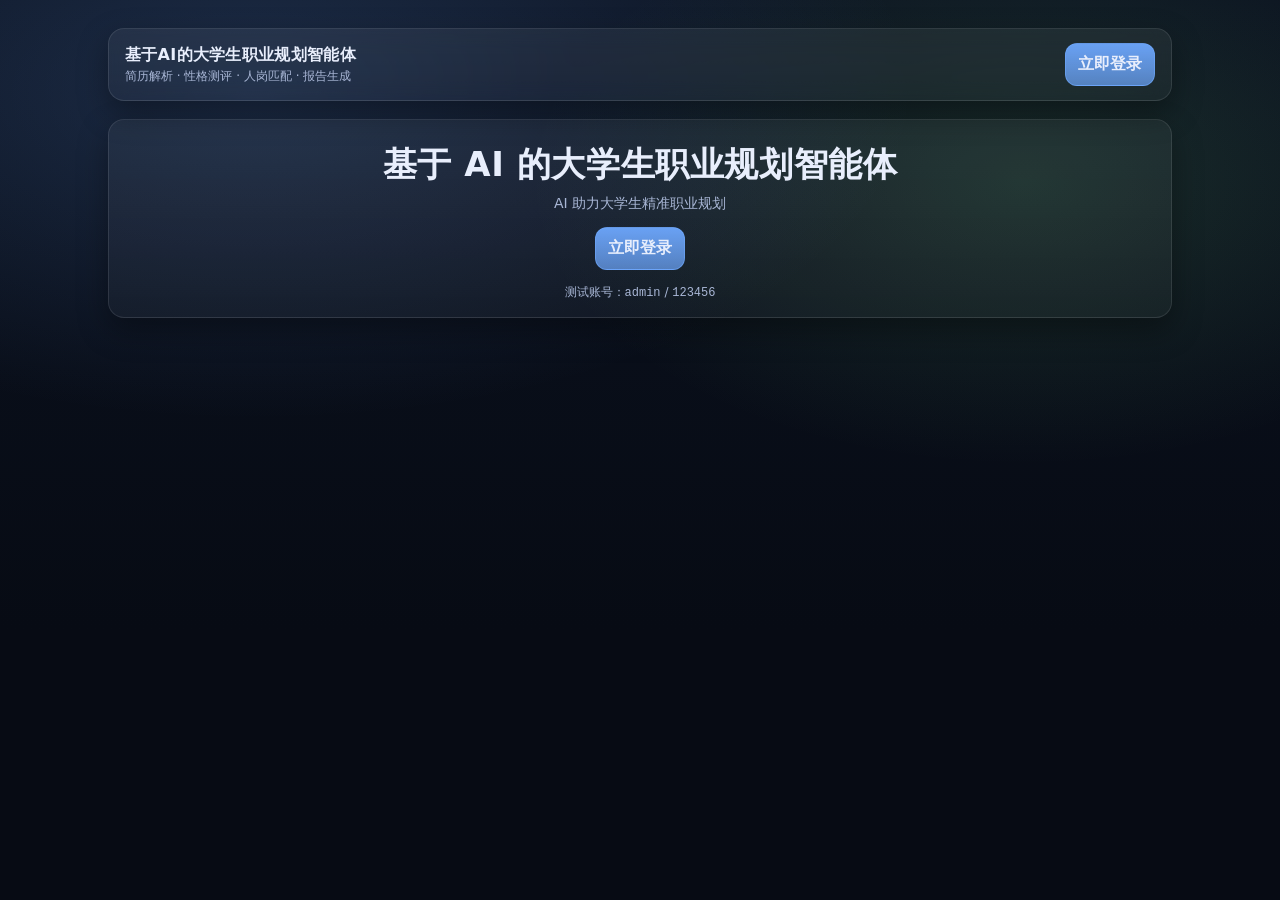
==== index.html @ 09605bc5 "Initial commit: CareerAid AI project" ====
<!doctype html>
<html lang="zh-CN">
  <head>
    <meta charset="utf-8" />
    <meta name="viewport" content="width=device-width, initial-scale=1" />
    <title>基于AI的大学生职业规划智能体</title>
    <link rel="stylesheet" href="static/style.css" />
  </head>
  <body>
    <div class="container">
      <div class="topbar">
        <div class="brand">
          <div class="title">基于AI的大学生职业规划智能体</div>
          <div class="subtitle">简历解析 · 性格测评 · 人岗匹配 · 报告生成</div>
        </div>
        <div class="nav"></div>
      </div>

      <div class="card" style="margin-top:18px; text-align:center">
        <div style="font-size:34px;font-weight:900;letter-spacing:.6px;line-height:1.2;margin:8px 0 10px">
          基于 AI 的大学生职业规划智能体
        </div>
        <div class="hint" style="font-size:14px;margin-bottom:14px">
          AI 助力大学生精准职业规划
        </div>
        <div style="display:flex;justify-content:center;gap:10px;flex-wrap:wrap">
          <a class="btn primary" href="login.html">立即登录</a>
        </div>
        <div class="footer-note" style="margin-top:14px">
          测试账号：<span class="mono">admin</span> / <span class="mono">123456</span>
        </div>
      </div>
    </div>

    <script src="static/app.js"></script>
    <script>
      CareerAid.mountTopbar("home");
    </script>
  </body>
</html>
---- static/style.css ----
/* 基础布局 */
:root{
  --bg:#0b1220;
  --panel:#0f1b33;
  --panel2:#101f3d;
  --text:#e8eefc;
  --muted:#a9b7d6;
  --primary:#6ea8fe;
  --primary2:#7ee787;
  --danger:#ff6b6b;
  --border:rgba(255,255,255,.10);
  --shadow:0 12px 30px rgba(0,0,0,.35);
  --radius:16px;
}
*{box-sizing:border-box}
html,body{height:100%}
body{
  margin:0;
  font-family: ui-sans-serif, system-ui, -apple-system, "Segoe UI", Roboto, Helvetica, Arial, "Microsoft YaHei", sans-serif;
  background: radial-gradient(1200px 600px at 20% 10%, rgba(110,168,254,.18), transparent 55%),
              radial-gradient(900px 520px at 80% 20%, rgba(126,231,135,.14), transparent 55%),
              linear-gradient(180deg, var(--bg), #070b14 70%);
  color:var(--text);
}
a{color:inherit;text-decoration:none}

.container{max-width:1100px;margin:0 auto;padding:28px 18px 48px}
.topbar{
  display:flex;align-items:center;justify-content:space-between;gap:14px;
  padding:14px 16px;border:1px solid var(--border);
  background:linear-gradient(180deg, rgba(255,255,255,.06), rgba(255,255,255,.03));
  border-radius:var(--radius);
  box-shadow:var(--shadow);
  position:sticky;top:14px;backdrop-filter: blur(10px);
}
.brand{
  display:flex;flex-direction:column;gap:2px;
}
.brand .title{font-weight:800;letter-spacing:.3px}
.brand .subtitle{color:var(--muted);font-size:12px}
.nav{
  display:flex;flex-wrap:wrap;gap:10px;justify-content:flex-end
}
.btn{
  border:1px solid var(--border);
  background:rgba(255,255,255,.06);
  color:var(--text);
  padding:10px 12px;border-radius:12px;
  cursor:pointer;
  transition:transform .06s ease, background .15s ease, border-color .15s ease;
  font-weight:650;
}
.btn:hover{background:rgba(255,255,255,.10);border-color:rgba(110,168,254,.45)}
.btn:active{transform:translateY(1px)}
.btn.primary{
  background:linear-gradient(180deg, rgba(110,168,254,.95), rgba(110,168,254,.70));
  border-color:rgba(110,168,254,.6);
}
.btn.success{
  background:linear-gradient(180deg, rgba(126,231,135,.95), rgba(126,231,135,.65));
  border-color:rgba(126,231,135,.55);
}
.btn.danger{
  background:rgba(255,107,107,.12);
  border-color:rgba(255,107,107,.35);
}

.grid{display:grid;grid-template-columns: 1.2fr .8fr;gap:16px;margin-top:18px}
@media (max-width: 900px){.grid{grid-template-columns:1fr}}

.card{
  border:1px solid var(--border);
  background:linear-gradient(180deg, rgba(255,255,255,.05), rgba(255,255,255,.03));
  border-radius:var(--radius);
  box-shadow:var(--shadow);
  padding:16px;
}
.card h2{margin:0 0 10px;font-size:16px}
.card p{margin:8px 0;color:var(--muted);line-height:1.6}

.form{
  display:grid;gap:10px
}
label{font-size:13px;color:var(--muted)}
input, textarea, select{
  width:100%;
  border:1px solid var(--border);
  background:rgba(0,0,0,.18);
  color:var(--text);
  padding:10px 12px;
  border-radius:12px;
  outline:none;
}
textarea{min-height:120px;resize:vertical}
.row{display:grid;grid-template-columns:1fr 1fr;gap:10px}
@media (max-width: 700px){.row{grid-template-columns:1fr}}

.hint{font-size:12px;color:var(--muted)}
.mono{font-family: ui-monospace, SFMono-Regular, Menlo, Monaco, Consolas, "Liberation Mono", "Courier New", monospace}
.badge{
  display:inline-flex;align-items:center;gap:6px;
  border:1px solid var(--border);
  padding:6px 10px;border-radius:999px;
  background:rgba(255,255,255,.06);
  color:var(--muted);
  font-size:12px;
}
.list{display:grid;gap:10px}
.item{
  border:1px solid var(--border);
  border-radius:14px;
  background:rgba(255,255,255,.04);
  padding:12px;
}
.item .meta{display:flex;gap:10px;flex-wrap:wrap;color:var(--muted);font-size:12px}
.item .title{font-weight:800;margin-bottom:6px}
.score{
  font-weight:900;
  color:var(--text);
}
.score.good{color:var(--primary2)}
.score.mid{color:var(--primary)}
.score.bad{color:var(--danger)}
.hr{height:1px;background:var(--border);margin:12px 0}

.chat{
  display:grid;gap:10px
}
.bubble{
  border:1px solid var(--border);
  background:rgba(255,255,255,.05);
  border-radius:16px;
  padding:12px 12px;
}
.bubble.user{border-color:rgba(110,168,254,.35);background:rgba(110,168,254,.10)}
.bubble.ai{border-color:rgba(126,231,135,.25);background:rgba(126,231,135,.08)}
.bubble .who{font-size:12px;color:var(--muted);margin-bottom:6px}
.bubble pre{
  margin:0;
  white-space:pre-wrap;
  word-break:break-word;
  line-height:1.6;
}

.footer-note{margin-top:16px;color:var(--muted);font-size:12px}
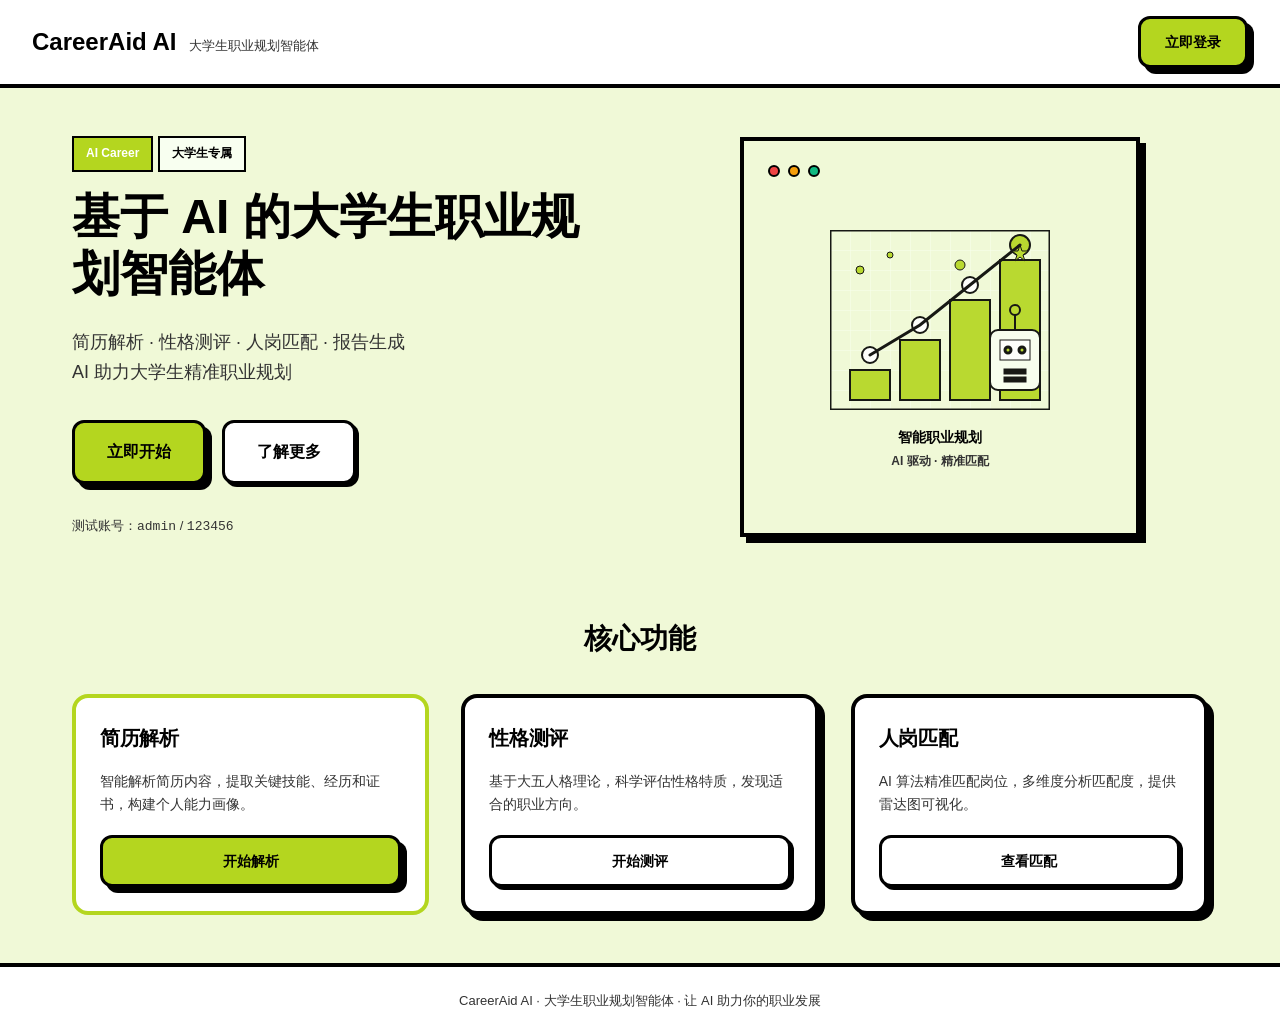
==== commit 25ac1139: "增加了博弈算法 岗位画像" ====
--- a/index.html
+++ b/index.html
@@ -5,37 +5,261 @@
     <meta name="viewport" content="width=device-width, initial-scale=1" />
     <title>基于AI的大学生职业规划智能体</title>
     <link rel="stylesheet" href="static/style.css" />
+    <style>
+      /* 首页独立样式 - 无侧边栏 */
+      .landing-page {
+        min-height: 100vh;
+        display: flex;
+        flex-direction: column;
+      }
+      
+      .landing-header {
+        background: #ffffff;
+        border-bottom: var(--border-width-thick) solid var(--border);
+        padding: 16px 32px;
+        display: flex;
+        justify-content: space-between;
+        align-items: center;
+      }
+      
+      .landing-logo {
+        font-size: 24px;
+        font-weight: 800;
+        color: var(--text);
+      }
+      
+      .landing-tagline {
+        font-size: 13px;
+        color: var(--text-muted);
+        margin-left: 8px;
+      }
+      
+      .landing-nav {
+        display: flex;
+        gap: 16px;
+        align-items: center;
+      }
+      
+      .landing-main {
+        flex: 1;
+        padding: 48px 32px;
+        max-width: 1200px;
+        margin: 0 auto;
+        width: 100%;
+      }
+      
+      .landing-hero {
+        display: grid;
+        grid-template-columns: 1fr 1fr;
+        gap: 64px;
+        align-items: center;
+        margin-bottom: 80px;
+      }
+      
+      @media (max-width: 900px) {
+        .landing-hero {
+          grid-template-columns: 1fr;
+          gap: 48px;
+        }
+      }
+      
+      .landing-hero-content h1 {
+        font-size: 48px;
+        font-weight: 800;
+        line-height: 1.2;
+        margin-bottom: 24px;
+        color: var(--text);
+      }
+      
+      @media (max-width: 600px) {
+        .landing-hero-content h1 {
+          font-size: 32px;
+        }
+      }
+      
+      .landing-hero-content p {
+        font-size: 18px;
+        color: var(--text-muted);
+        line-height: 1.7;
+        margin-bottom: 32px;
+      }
+      
+      .landing-hero-actions {
+        display: flex;
+        gap: 16px;
+        flex-wrap: wrap;
+      }
+      
+      .landing-hero-visual {
+        display: flex;
+        justify-content: center;
+        align-items: center;
+      }
+      
+      .landing-features {
+        display: grid;
+        grid-template-columns: repeat(3, 1fr);
+        gap: 32px;
+      }
+      
+      @media (max-width: 900px) {
+        .landing-features {
+          grid-template-columns: 1fr;
+        }
+      }
+      
+      .landing-footer {
+        background: #ffffff;
+        border-top: var(--border-width-thick) solid var(--border);
+        padding: 24px 32px;
+        text-align: center;
+        color: var(--text-muted);
+        font-size: 13px;
+      }
+    </style>
   </head>
   <body>
-    <div class="container">
-      <div class="topbar">
-        <div class="brand">
-          <div class="title">基于AI的大学生职业规划智能体</div>
-          <div class="subtitle">简历解析 · 性格测评 · 人岗匹配 · 报告生成</div>
+    <div class="landing-page">
+      <!-- 顶部导航 -->
+      <header class="landing-header">
+        <div>
+          <span class="landing-logo">CareerAid AI</span>
+          <span class="landing-tagline">大学生职业规划智能体</span>
         </div>
-        <div class="nav"></div>
-      </div>
-
-      <div class="card" style="margin-top:18px; text-align:center">
-        <div style="font-size:34px;font-weight:900;letter-spacing:.6px;line-height:1.2;margin:8px 0 10px">
-          基于 AI 的大学生职业规划智能体
+        <div class="landing-nav">
+          <a href="login.html" class="btn btn-primary">立即登录</a>
         </div>
-        <div class="hint" style="font-size:14px;margin-bottom:14px">
-          AI 助力大学生精准职业规划
-        </div>
-        <div style="display:flex;justify-content:center;gap:10px;flex-wrap:wrap">
-          <a class="btn primary" href="login.html">立即登录</a>
-        </div>
-        <div class="footer-note" style="margin-top:14px">
-          测试账号：<span class="mono">admin</span> / <span class="mono">123456</span>
-        </div>
-      </div>
+      </header>
+
+      <!-- 主内容 -->
+      <main class="landing-main">
+        <!-- Hero 区域 -->
+        <section class="landing-hero">
+          <div class="landing-hero-content">
+            <div style="margin-bottom: 16px;">
+              <span class="badge badge-primary">AI Career</span>
+              <span class="badge badge-secondary">大学生专属</span>
+            </div>
+            
+            <h1>基于 AI 的大学生职业规划智能体</h1>
+            <p>简历解析 · 性格测评 · 人岗匹配 · 报告生成<br>AI 助力大学生精准职业规划</p>
+            
+            <div class="landing-hero-actions">
+              <a class="btn btn-lg btn-primary" href="login.html">立即开始</a>
+              <a class="btn btn-lg" href="login.html">了解更多</a>
+            </div>
+            
+            <div class="footer-note" style="margin-top: 32px; font-size: 13px; color: var(--text-muted);">
+              测试账号：<span class="mono">admin</span> / <span class="mono">123456</span>
+            </div>
+          </div>
+          
+          <div class="landing-hero-visual">
+            <div class="hero-card-visual" style="width: 100%; max-width: 400px;">
+              <div class="card-header-bar">
+                <div class="card-dot red"></div>
+                <div class="card-dot yellow"></div>
+                <div class="card-dot green"></div>
+              </div>
+              <div style="flex:1;display:flex;flex-direction:column;justify-content:center;align-items:center;gap:16px; padding: 32px;">
+                <!-- 独特插画 - 职业阶梯与AI -->
+                <svg width="220" height="180" viewBox="0 0 220 180" class="illustration" style="opacity: 0.9;">
+                  <!-- 背景网格 -->
+                  <defs>
+                    <pattern id="grid" width="20" height="20" patternUnits="userSpaceOnUse">
+                      <path d="M 20 0 L 0 0 0 20" fill="none" stroke="var(--primary-light)" stroke-width="1"/>
+                    </pattern>
+                  </defs>
+                  <rect width="220" height="180" fill="url(#grid)"/>
+                  
+                  <!-- 职业阶梯 - 统一主色调 -->
+                  <rect x="20" y="140" width="40" height="30" fill="var(--primary)" stroke="#000" stroke-width="2"/>
+                  <rect x="70" y="110" width="40" height="60" fill="var(--primary)" stroke="#000" stroke-width="2"/>
+                  <rect x="120" y="70" width="40" height="100" fill="var(--primary)" stroke="#000" stroke-width="2"/>
+                  <rect x="170" y="30" width="40" height="140" fill="var(--primary)" stroke="#000" stroke-width="2"/>
+                  
+                  <!-- 阶梯上的节点 -->
+                  <circle cx="40" cy="125" r="8" fill="#fff" stroke="#000" stroke-width="2"/>
+                  <circle cx="90" cy="95" r="8" fill="#fff" stroke="#000" stroke-width="2"/>
+                  <circle cx="140" cy="55" r="8" fill="#fff" stroke="#000" stroke-width="2"/>
+                  <circle cx="190" cy="15" r="10" fill="var(--primary)" stroke="#000" stroke-width="2"/>
+                  
+                  <!-- 上升路径 -->
+                  <polyline points="40,125 90,95 140,55 190,15" stroke="#000" stroke-width="3" fill="none" stroke-linecap="round"/>
+                  
+                  <!-- AI机器人 -->
+                  <rect x="160" y="100" width="50" height="60" rx="8" fill="var(--primary-light)" stroke="#000" stroke-width="2"/>
+                  <rect x="170" y="110" width="30" height="20" fill="#fff" stroke="#000" stroke-width="1"/>
+                  <circle cx="178" cy="120" r="3" fill="var(--primary)"/>
+                  <circle cx="192" cy="120" r="3" fill="var(--primary)"/>
+                  <rect x="175" y="140" width="20" height="3" fill="#000"/>
+                  <rect x="175" y="148" width="20" height="3" fill="#000"/>
+                  <!-- 天线 -->
+                  <line x1="185" y1="100" x2="185" y2="85" stroke="#000" stroke-width="2"/>
+                  <circle cx="185" cy="80" r="5" fill="var(--primary)" stroke="#000" stroke-width="2"/>
+                  
+                  <!-- 星星/目标 -->
+                  <polygon points="190,15 192,21 198,21 193,25 195,31 190,27 185,31 187,25 182,21 188,21" 
+                           fill="var(--primary)" stroke="#000" stroke-width="1"/>
+                  
+                  <!-- 装饰元素 - 数据点 -->
+                  <circle cx="30" cy="40" r="4" fill="var(--primary)" stroke="#000" stroke-width="1"/>
+                  <circle cx="60" cy="25" r="3" fill="var(--primary)" stroke="#000" stroke-width="1"/>
+                  <circle cx="130" cy="35" r="5" fill="var(--primary)" stroke="#000" stroke-width="1"/>
+                </svg>
+                <div style="text-align:center">
+                  <div style="font-size:14px;font-weight:800;color:var(--text)">智能职业规划</div>
+                  <div style="font-size:12px;color:var(--text-muted);margin-top:4px;font-weight:600">AI 驱动 · 精准匹配</div>
+                </div>
+              </div>
+            </div>
+          </div>
+        </section>
+
+        <!-- 功能卡片 -->
+        <section>
+          <h2 style="font-size: 28px; font-weight: 700; margin-bottom: 32px; text-align: center;">核心功能</h2>
+          <div class="landing-features">
+            <div class="card card-featured">
+              <div class="card-header" style="border-bottom:none;padding-bottom:0;margin-bottom:16px">
+                <h3 class="card-title">简历解析</h3>
+              </div>
+              <p class="text-muted" style="font-size:14px;line-height:1.6">智能解析简历内容，提取关键技能、经历和证书，构建个人能力画像。</p>
+              <a href="login.html" class="btn btn-primary" style="margin-top:20px;width:100%">开始解析</a>
+            </div>
+            
+            <div class="card">
+              <div class="card-header" style="border-bottom:none;padding-bottom:0;margin-bottom:16px">
+                <h3 class="card-title">性格测评</h3>
+              </div>
+              <p class="text-muted" style="font-size:14px;line-height:1.6">基于大五人格理论，科学评估性格特质，发现适合的职业方向。</p>
+              <a href="login.html" class="btn" style="margin-top:20px;width:100%">开始测评</a>
+            </div>
+            
+            <div class="card">
+              <div class="card-header" style="border-bottom:none;padding-bottom:0;margin-bottom:16px">
+                <h3 class="card-title">人岗匹配</h3>
+              </div>
+              <p class="text-muted" style="font-size:14px;line-height:1.6">AI 算法精准匹配岗位，多维度分析匹配度，提供雷达图可视化。</p>
+              <a href="login.html" class="btn" style="margin-top:20px;width:100%">查看匹配</a>
+            </div>
+          </div>
+        </section>
+      </main>
+
+      <!-- 底部 -->
+      <footer class="landing-footer">
+        <p>CareerAid AI · 大学生职业规划智能体 · 让 AI 助力你的职业发展</p>
+      </footer>
     </div>
 
     <script src="static/app.js"></script>
     <script>
-      CareerAid.mountTopbar("home");
+      // 如果已登录，跳转到聊天页面
+      const token = CareerAid.getToken();
+      if (token) {
+        window.location.href = 'chat.html';
+      }
     </script>
   </body>
 </html>
-
--- a/static/style.css
+++ b/static/style.css
@@ -1,145 +1,1433 @@
-/* 基础布局 */
-:root{
-  --bg:#0b1220;
-  --panel:#0f1b33;
-  --panel2:#101f3d;
-  --text:#e8eefc;
-  --muted:#a9b7d6;
-  --primary:#6ea8fe;
-  --primary2:#7ee787;
-  --danger:#ff6b6b;
-  --border:rgba(255,255,255,.10);
-  --shadow:0 12px 30px rgba(0,0,0,.35);
-  --radius:16px;
-}
-*{box-sizing:border-box}
-html,body{height:100%}
-body{
-  margin:0;
-  font-family: ui-sans-serif, system-ui, -apple-system, "Segoe UI", Roboto, Helvetica, Arial, "Microsoft YaHei", sans-serif;
-  background: radial-gradient(1200px 600px at 20% 10%, rgba(110,168,254,.18), transparent 55%),
-              radial-gradient(900px 520px at 80% 20%, rgba(126,231,135,.14), transparent 55%),
-              linear-gradient(180deg, var(--bg), #070b14 70%);
-  color:var(--text);
-}
-a{color:inherit;text-decoration:none}
+/* ============================================
+   Neo-Brutalism Design System
+   新粗野主义：嫩芽绿色+黑白配色、粗黑边框、圆角矩形
+   ============================================ */
 
-.container{max-width:1100px;margin:0 auto;padding:28px 18px 48px}
-.topbar{
-  display:flex;align-items:center;justify-content:space-between;gap:14px;
-  padding:14px 16px;border:1px solid var(--border);
-  background:linear-gradient(180deg, rgba(255,255,255,.06), rgba(255,255,255,.03));
-  border-radius:var(--radius);
-  box-shadow:var(--shadow);
-  position:sticky;top:14px;backdrop-filter: blur(10px);
-}
-.brand{
-  display:flex;flex-direction:column;gap:2px;
-}
-.brand .title{font-weight:800;letter-spacing:.3px}
-.brand .subtitle{color:var(--muted);font-size:12px}
-.nav{
-  display:flex;flex-wrap:wrap;gap:10px;justify-content:flex-end
-}
-.btn{
-  border:1px solid var(--border);
-  background:rgba(255,255,255,.06);
-  color:var(--text);
-  padding:10px 12px;border-radius:12px;
-  cursor:pointer;
-  transition:transform .06s ease, background .15s ease, border-color .15s ease;
-  font-weight:650;
-}
-.btn:hover{background:rgba(255,255,255,.10);border-color:rgba(110,168,254,.45)}
-.btn:active{transform:translateY(1px)}
-.btn.primary{
-  background:linear-gradient(180deg, rgba(110,168,254,.95), rgba(110,168,254,.70));
-  border-color:rgba(110,168,254,.6);
-}
-.btn.success{
-  background:linear-gradient(180deg, rgba(126,231,135,.95), rgba(126,231,135,.65));
-  border-color:rgba(126,231,135,.55);
-}
-.btn.danger{
-  background:rgba(255,107,107,.12);
-  border-color:rgba(255,107,107,.35);
-}
-
-.grid{display:grid;grid-template-columns: 1.2fr .8fr;gap:16px;margin-top:18px}
-@media (max-width: 900px){.grid{grid-template-columns:1fr}}
-
-.card{
-  border:1px solid var(--border);
-  background:linear-gradient(180deg, rgba(255,255,255,.05), rgba(255,255,255,.03));
-  border-radius:var(--radius);
-  box-shadow:var(--shadow);
-  padding:16px;
-}
-.card h2{margin:0 0 10px;font-size:16px}
-.card p{margin:8px 0;color:var(--muted);line-height:1.6}
-
-.form{
-  display:grid;gap:10px
-}
-label{font-size:13px;color:var(--muted)}
-input, textarea, select{
-  width:100%;
-  border:1px solid var(--border);
-  background:rgba(0,0,0,.18);
-  color:var(--text);
-  padding:10px 12px;
-  border-radius:12px;
-  outline:none;
-}
-textarea{min-height:120px;resize:vertical}
-.row{display:grid;grid-template-columns:1fr 1fr;gap:10px}
-@media (max-width: 700px){.row{grid-template-columns:1fr}}
-
-.hint{font-size:12px;color:var(--muted)}
-.mono{font-family: ui-monospace, SFMono-Regular, Menlo, Monaco, Consolas, "Liberation Mono", "Courier New", monospace}
-.badge{
-  display:inline-flex;align-items:center;gap:6px;
-  border:1px solid var(--border);
-  padding:6px 10px;border-radius:999px;
-  background:rgba(255,255,255,.06);
-  color:var(--muted);
-  font-size:12px;
-}
-.list{display:grid;gap:10px}
-.item{
-  border:1px solid var(--border);
-  border-radius:14px;
-  background:rgba(255,255,255,.04);
-  padding:12px;
-}
-.item .meta{display:flex;gap:10px;flex-wrap:wrap;color:var(--muted);font-size:12px}
-.item .title{font-weight:800;margin-bottom:6px}
-.score{
-  font-weight:900;
-  color:var(--text);
-}
-.score.good{color:var(--primary2)}
-.score.mid{color:var(--primary)}
-.score.bad{color:var(--danger)}
-.hr{height:1px;background:var(--border);margin:12px 0}
-
-.chat{
-  display:grid;gap:10px
-}
-.bubble{
-  border:1px solid var(--border);
-  background:rgba(255,255,255,.05);
-  border-radius:16px;
-  padding:12px 12px;
-}
-.bubble.user{border-color:rgba(110,168,254,.35);background:rgba(110,168,254,.10)}
-.bubble.ai{border-color:rgba(126,231,135,.25);background:rgba(126,231,135,.08)}
-.bubble .who{font-size:12px;color:var(--muted);margin-bottom:6px}
-.bubble pre{
-  margin:0;
-  white-space:pre-wrap;
-  word-break:break-word;
-  line-height:1.6;
-}
-
-.footer-note{margin-top:16px;color:var(--muted);font-size:12px}
+   :root {
+    /* 核心配色 - 黄绿色主题 */
+    --bg: #f0f9d7;
+    --bg-secondary: #f8fff0;
+    --text: #000000;
+    --text-muted: #333333;
+    --text-light: #666666;
+    
+    /* 黄绿色主色调 */
+    --primary: #b4d61f;
+    --primary-dark: #92b31a;
+    --primary-light: #f8fff0;
+    
+    /* 强调色 */
+    --accent: #b4d61f;
+    --accent-dark: #92b31a;
+    --accent-light: #f8fff0;
+    
+    /* 边框 - 粗黑边框 */
+    --border: #000000;
+    --border-width: 3px;
+    --border-width-thick: 4px;
+    
+    /* 圆角 - 粗野主义圆角 */
+    --radius-sm: 8px;
+    --radius-md: 12px;
+    --radius-lg: 16px;
+    --radius-xl: 20px;
+    
+    /* 阴影 - 粗野主义偏移阴影 */
+    --shadow: 6px 6px 0px #000000;
+    --shadow-sm: 3px 3px 0px #000000;
+    --shadow-primary: 6px 6px 0px var(--primary-dark);
+    
+    /* 尺寸 */
+    --sidebar-width: 280px;
+    --header-height: 70px;
+  }
+  
+  * {
+    box-sizing: border-box;
+    margin: 0;
+    padding: 0;
+  }
+  
+  html, body {
+    height: 100%;
+    font-family: "Inter", "SF Pro Display", -apple-system, BlinkMacSystemFont, "Segoe UI", Roboto, "Helvetica Neue", Arial, "Noto Sans SC", "PingFang SC", "Microsoft YaHei", sans-serif;
+    background: var(--bg);
+    color: var(--text);
+    line-height: 1.6;
+  }
+  
+  /* 新粗野主义背景 */
+  body {
+    background: var(--bg);
+    position: relative;
+    margin: 0;
+    padding: 0;
+    min-height: 100vh;
+  }
+  
+  body::before {
+    content: "";
+    position: fixed;
+    top: 0;
+    left: 0;
+    right: 0;
+    bottom: 0;
+    background-image: 
+      linear-gradient(90deg, rgba(0, 0, 0, 0.02) 1px, transparent 1px),
+      linear-gradient(rgba(0, 0, 0, 0.02) 1px, transparent 1px);
+    background-size: 40px 40px;
+    pointer-events: none;
+    z-index: -1;
+  }
+  
+  /* ============================================
+     布局系统 - 侧边栏 + 非对称主内容区
+     ============================================ */
+  
+  .app-layout {
+    display: flex;
+    min-height: 100vh;
+  }
+  
+  /* 侧边栏 - 新粗野主义风格 */
+  .sidebar {
+    width: var(--sidebar-width);
+    background: #ffffff;
+    border-right: var(--border-width-thick) solid var(--border);
+    display: flex;
+    flex-direction: column;
+    position: fixed;
+    left: 0;
+    top: 0;
+    bottom: 0;
+    z-index: 100;
+    box-shadow: var(--shadow);
+  }
+  
+  .sidebar-brand {
+    padding: 24px 20px;
+    border-bottom: var(--border-width) solid var(--border);
+    background: var(--primary);
+    color: var(--text);
+  }
+  
+  .sidebar-brand .logo {
+    font-size: 24px;
+    font-weight: 900;
+    letter-spacing: -0.5px;
+    line-height: 1.2;
+    color: var(--text);
+  }
+  
+  .sidebar-brand .tagline {
+    font-size: 12px;
+    color: var(--text);
+    margin-top: 6px;
+    font-weight: 600;
+  }
+  
+  /* 功能板块导航 */
+  .sidebar-nav {
+    flex: 1;
+    padding: 16px;
+    overflow-y: auto;
+  }
+  
+  .nav-section {
+    margin-bottom: 24px;
+  }
+  
+  .nav-section-title {
+    font-size: 11px;
+    font-weight: 700;
+    color: var(--text);
+    padding: 0 12px;
+    margin-bottom: 8px;
+    text-transform: uppercase;
+    letter-spacing: 1px;
+    border-bottom: var(--border-width) solid var(--border);
+    padding-bottom: 4px;
+  }
+  
+  .nav-item {
+    display: flex;
+    align-items: center;
+    gap: 12px;
+    padding: 14px 16px;
+    margin-bottom: 8px;
+    border: var(--border-width) solid var(--border);
+    border-radius: var(--radius-md);
+    background: #ffffff;
+    color: var(--text);
+    text-decoration: none;
+    font-weight: 600;
+    font-size: 14px;
+    transition: all 0.2s ease;
+    cursor: pointer;
+    box-shadow: var(--shadow-sm);
+  }
+  
+  .nav-item:hover {
+    background: var(--primary);
+    transform: translate(-2px, -2px);
+    box-shadow: var(--shadow);
+  }
+  
+  .nav-item.active {
+    background: var(--primary);
+    color: var(--text);
+    font-weight: 700;
+    transform: translate(-2px, -2px);
+    box-shadow: var(--shadow);
+  }
+  
+  .nav-item.active .nav-icon {
+    stroke: var(--text);
+  }
+  
+  .nav-icon {
+    width: 20px;
+    height: 20px;
+    flex-shrink: 0;
+    stroke: currentColor;
+    fill: none;
+    stroke-width: 2;
+  }
+  
+  .sidebar-footer {
+    padding: 16px;
+    border-top: var(--border-width) solid var(--border);
+  }
+  
+  .user-info {
+    display: flex;
+    align-items: center;
+    gap: 12px;
+    padding: 12px;
+    border: var(--border-width) solid var(--border);
+    background: #ffffff;
+  }
+  
+  .user-avatar {
+    width: 36px;
+    height: 36px;
+    background: var(--primary);
+    border: 2px solid var(--border);
+    display: flex;
+    align-items: center;
+    justify-content: center;
+    font-weight: 700;
+    font-size: 14px;
+    color: white;
+  }
+  
+  .user-meta {
+    flex: 1;
+    min-width: 0;
+  }
+  
+  .user-name {
+    font-weight: 700;
+    font-size: 13px;
+    white-space: nowrap;
+    overflow: hidden;
+    text-overflow: ellipsis;
+  }
+  
+  .user-role {
+    font-size: 11px;
+    color: var(--text-muted);
+  }
+  
+  /* 主内容区 */
+  .main-content {
+    flex: 1;
+    margin-left: var(--sidebar-width);
+    display: flex;
+    flex-direction: column;
+    min-height: 100vh;
+  }
+  
+  /* 顶部栏 */
+  .topbar {
+    height: var(--header-height);
+    background: #ffffff;
+    border-bottom: var(--border-width-thick) solid var(--border);
+    display: flex;
+    align-items: center;
+    justify-content: space-between;
+    padding: 0 32px;
+    position: sticky;
+    top: 0;
+    z-index: 50;
+    box-shadow: var(--shadow);
+  }
+  
+  .topbar-title {
+    font-size: 28px;
+    font-weight: 900;
+    letter-spacing: -0.5px;
+    color: var(--text);
+    text-transform: uppercase;
+  }
+  
+  .topbar-actions {
+    display: flex;
+    gap: 12px;
+  }
+  
+  /* 页面内容 */
+  .page-content {
+    flex: 1;
+    padding: 32px;
+    max-width: 1400px;
+  }
+  
+  /* ============================================
+     非对称网格布局 - 新粗野主义风格
+     ============================================ */
+  
+  .asymmetric-grid {
+    display: grid;
+    grid-template-columns: 1.5fr 0.5fr;
+    gap: 32px;
+    align-items: start;
+  }
+  
+  .asymmetric-grid.reverse {
+    grid-template-columns: 0.5fr 1.5fr;
+  }
+  
+  .asymmetric-grid.single {
+    grid-template-columns: 1fr;
+    max-width: 900px;
+  }
+  
+  .asymmetric-grid.three-col {
+    grid-template-columns: 1fr 1fr 1fr;
+    gap: 24px;
+  }
+  
+  @media (max-width: 1100px) {
+    .asymmetric-grid,
+    .asymmetric-grid.reverse,
+    .asymmetric-grid.three-col {
+      grid-template-columns: 1fr;
+      gap: 24px;
+    }
+  }
+  
+  /* ============================================
+     卡片组件 - 新粗野主义风格
+     ============================================ */
+  
+  .card {
+    background: #ffffff;
+    border: var(--border-width-thick) solid var(--border);
+    border-radius: var(--radius-lg);
+    box-shadow: var(--shadow);
+    padding: 24px;
+    position: relative;
+    transition: all 0.2s ease;
+  }
+  
+  .card:hover {
+    box-shadow: var(--shadow-primary);
+    transform: translate(-2px, -2px);
+  }
+  
+  .card-header {
+    display: flex;
+    align-items: flex-start;
+    justify-content: space-between;
+    margin-bottom: 20px;
+    padding-bottom: 16px;
+    border-bottom: 1px solid var(--border);
+  }
+  
+  .card-title {
+    font-size: 20px;
+    font-weight: 700;
+    letter-spacing: -0.3px;
+    color: var(--text);
+  }
+  
+  .card-subtitle {
+    font-size: 13px;
+    color: var(--text-muted);
+    margin-top: 4px;
+    font-weight: 500;
+  }
+  
+  /* 卡片变体 - pastel色系 */
+  .card-accent {
+    background: #ffffff;
+    border-color: var(--primary);
+  }
+  
+  .card-featured {
+    background: #ffffff;
+    border-color: var(--primary);
+    box-shadow: var(--shadow-md);
+  }
+  
+  .card-coral {
+    background: #ffffff;
+    border-color: var(--primary);
+  }
+  
+  .card-lavender {
+    background: #ffffff;
+    border-color: var(--primary);
+  }
+  
+  .card-mint {
+    background: #ffffff;
+    border-color: var(--primary);
+  }
+  
+  .card-terracotta {
+    background: #ffffff;
+    border-color: var(--primary);
+  }
+  
+  .card-pink {
+    background: #ffffff;
+    border-color: var(--primary);
+  }
+  
+  .card-sapphire {
+    background: #ffffff;
+    border-color: var(--primary);
+  }
+  
+  .card-orange {
+    background: #ffffff;
+    border-color: var(--primary);
+    box-shadow: 8px 8px 0px var(--primary);
+    transition: all 0.15s ease;
+  }
+  
+  .card-purple {
+    background: #ffffff;
+    border-color: var(--primary);
+    box-shadow: 8px 8px 0px var(--primary);
+    transition: all 0.15s ease;
+  }
+  
+  .card-green {
+    background: #ffffff;
+    border-color: var(--primary);
+    box-shadow: 8px 8px 0px var(--primary);
+    transition: all 0.15s ease;
+  }
+  
+  .card-blue {
+    background: #ffffff;
+    border-color: var(--primary);
+    box-shadow: 8px 8px 0px var(--primary);
+    transition: all 0.15s ease;
+  }
+  
+  /* ============================================
+     按钮组件 - 新粗野主义风格
+     ============================================ */
+  
+  .btn {
+    display: inline-flex;
+    align-items: center;
+    justify-content: center;
+    gap: 8px;
+    padding: 12px 24px;
+    font-size: 14px;
+    font-weight: 700;
+    border: var(--border-width) solid var(--border);
+    border-radius: var(--radius-md);
+    background: #ffffff;
+    color: var(--text);
+    cursor: pointer;
+    text-decoration: none;
+    box-shadow: var(--shadow-sm);
+    transition: all 0.2s ease;
+    white-space: nowrap;
+  }
+  
+  .btn:hover {
+    transform: translate(-2px, -2px);
+    box-shadow: var(--shadow);
+  }
+  
+  .btn:active {
+    transform: translate(0, 0);
+    box-shadow: var(--shadow-sm);
+  }
+  
+  .btn-primary {
+    background: var(--primary);
+    color: var(--text);
+    border-color: var(--border);
+    box-shadow: var(--shadow);
+  }
+  
+  .btn-primary:hover {
+    background: var(--primary-dark);
+    transform: translate(-2px, -2px);
+    box-shadow: var(--shadow-primary);
+  }
+  
+  .btn-secondary {
+    background: var(--bg-secondary);
+    border-color: var(--border-dark);
+  }
+  
+  .btn-ghost {
+    background: transparent;
+    box-shadow: none;
+    border-color: var(--border);
+  }
+  
+  .btn-ghost:hover {
+    background: var(--bg-secondary);
+  }
+  
+  /* pastel色系按钮 */
+  .btn-coral {
+    background: var(--coral);
+    color: white;
+    border-color: var(--coral);
+  }
+  
+  .btn-coral:hover {
+    background: #e88a7a;
+    border-color: #e88a7a;
+  }
+  
+  .btn-lavender {
+    background: var(--lavender);
+    color: var(--text);
+    border-color: var(--lavender);
+  }
+  
+  .btn-lavender:hover {
+    background: #b8a8ee;
+    border-color: #b8a8ee;
+  }
+  
+  .btn-mint {
+    background: var(--mint);
+    color: var(--text);
+    border-color: var(--mint);
+  }
+  
+  .btn-mint:hover {
+    background: #7fd8b8;
+    border-color: #7fd8b8;
+  }
+  
+  .btn-terracotta {
+    background: var(--terracotta);
+    color: white;
+    border-color: var(--terracotta);
+  }
+  
+  .btn-terracotta:hover {
+    background: #d8986c;
+    border-color: #d8986c;
+    transform: translate(-2px, -2px);
+  }
+  
+  /* 修复：移除多余的右大括号 */
+  
+  .btn-purple {
+    background: var(--accent-purple);
+    color: white;
+    border-color: var(--border);
+    box-shadow: 4px 4px 0px #6600cc;
+  }
+  
+  .btn-purple:hover {
+    background: #6600cc;
+    box-shadow: 6px 6px 0px var(--border);
+    transform: translate(-2px, -2px);
+  }
+  
+  .btn-green {
+    background: var(--accent-green);
+    color: var(--text);
+    border-color: var(--border);
+    box-shadow: 4px 4px 0px #009944;
+  }
+  
+  .btn-green:hover {
+    background: #009944;
+    box-shadow: 6px 6px 0px var(--border);
+    transform: translate(-2px, -2px);
+  }
+  
+  .btn-danger {
+    background: #e57373;
+    color: white;
+    border-color: var(--border);
+    box-shadow: 4px 4px 0px #c62828;
+  }
+  
+  .btn-danger:hover {
+    background: #ef5350;
+    box-shadow: 6px 6px 0px var(--border);
+    transform: translate(-2px, -2px);
+  }
+  
+  .btn-sm {
+    padding: 8px 16px;
+    font-size: 13px;
+  }
+  
+  .btn-lg {
+    padding: 16px 32px;
+    font-size: 16px;
+  }
+  
+  /* ============================================
+     表单组件
+     ============================================ */
+  
+  .form-group {
+    margin-bottom: 20px;
+  }
+  
+  .form-label {
+    display: block;
+    font-size: 13px;
+    font-weight: 700;
+    margin-bottom: 8px;
+    text-transform: uppercase;
+    letter-spacing: 0.5px;
+  }
+  
+  .form-input,
+  .form-textarea,
+  .form-select {
+    width: 100%;
+    padding: 14px 16px;
+    font-size: 15px;
+    border: var(--border-width) solid var(--border);
+    border-radius: var(--radius-md);
+    background: #ffffff;
+    color: var(--text);
+    outline: none;
+    transition: all 0.2s ease;
+    box-shadow: var(--shadow-sm);
+  }
+  
+  .form-input:focus,
+  .form-textarea:focus,
+  .form-select:focus {
+    border-color: var(--border);
+    box-shadow: var(--shadow);
+    transform: translate(-2px, -2px);
+  }
+  
+  .form-textarea {
+    min-height: 120px;
+    resize: vertical;
+  }
+  
+  .form-hint {
+    font-size: 12px;
+    color: var(--text-muted);
+    margin-top: 6px;
+  }
+  
+  .form-row {
+    display: grid;
+    grid-template-columns: 1fr 1fr;
+    gap: 16px;
+  }
+  
+  @media (max-width: 600px) {
+    .form-row {
+      grid-template-columns: 1fr;
+    }
+  }
+  
+  /* 文件上传 */
+  .file-upload {
+    border: 2px dashed var(--border);
+    border-radius: var(--radius-lg);
+    padding: 32px;
+    text-align: center;
+    background: var(--bg-secondary);
+    cursor: pointer;
+    transition: all 0.15s ease;
+  }
+  
+  .file-upload:hover {
+    border-style: solid;
+    background: var(--bg);
+    box-shadow: var(--shadow-sm);
+  }
+  
+  /* ============================================
+     量表选择组件 - 新粗野主义风格
+     ============================================ */
+  
+  .scale-options {
+    display: flex;
+    gap: 10px;
+    margin-bottom: 12px;
+  }
+  
+  .scale-option {
+    flex: 1;
+    padding: 16px 12px;
+    border: var(--border-width) solid var(--border);
+    border-radius: var(--radius-md);
+    background: #ffffff;
+    color: var(--text);
+    text-align: center;
+    font-weight: 700;
+    font-size: 14px;
+    cursor: pointer;
+    transition: all 0.2s ease;
+    box-shadow: var(--shadow-sm);
+  }
+  
+  .scale-option:hover {
+    transform: translate(-2px, -2px);
+    box-shadow: var(--shadow);
+    background: var(--primary);
+    border-color: var(--border);
+  }
+  
+  .scale-option.selected {
+    background: var(--primary-dark);
+    color: var(--text);
+    border-color: var(--border);
+    box-shadow: var(--shadow);
+    transform: translate(-2px, -2px);
+  }
+  
+  .scale-labels {
+    display: flex;
+    justify-content: space-between;
+    font-size: 11px;
+    color: var(--text-muted);
+    font-weight: 600;
+    text-transform: uppercase;
+    letter-spacing: 0.5px;
+  }
+  
+  /* ============================================
+     列表和项目
+     ============================================ */
+  
+  .list {
+    display: flex;
+    flex-direction: column;
+    gap: 12px;
+  }
+  
+  .list-item {
+    border: var(--border-width) solid var(--border);
+    padding: 16px;
+    background: var(--bg);
+    transition: all 0.15s ease;
+  }
+  
+  .list-item:hover {
+    box-shadow: var(--shadow-sm);
+    transform: translate(-2px, -2px);
+  }
+  
+  .list-item-title {
+    font-weight: 700;
+    font-size: 15px;
+    margin-bottom: 6px;
+  }
+  
+  .list-item-meta {
+    display: flex;
+    gap: 8px;
+    flex-wrap: wrap;
+    font-size: 12px;
+    color: var(--text-muted);
+  }
+  
+  /* ============================================
+     标签和徽章
+     ============================================ */
+  
+  .badge {
+    display: inline-flex;
+    align-items: center;
+    padding: 6px 12px;
+    font-size: 12px;
+    font-weight: 700;
+    border: 2px solid var(--border);
+    background: var(--bg);
+  }
+  
+  .badge-primary {
+    background: var(--primary);
+    color: white;
+  }
+  
+  .badge-secondary {
+    background: var(--bg-secondary);
+  }
+  
+  .badge-accent {
+    background: var(--primary-light);
+    color: var(--primary-dark);
+    border-color: var(--primary);
+  }
+  
+  /* ============================================
+     对话/聊天组件
+     ============================================ */
+  
+  .chat-container {
+    display: flex;
+    flex-direction: column;
+    height: 600px;
+    border: var(--border-width) solid var(--border);
+    background: var(--bg);
+  }
+  
+  .chat-messages {
+    flex: 1;
+    overflow-y: auto;
+    padding: 20px;
+    display: flex;
+    flex-direction: column;
+    gap: 16px;
+  }
+  
+  .chat-bubble {
+    display: flex;
+    gap: 12px;
+    max-width: 80%;
+  }
+  
+  .chat-bubble.user {
+    align-self: flex-end;
+    flex-direction: row-reverse;
+  }
+  
+  .chat-avatar {
+    width: 40px;
+    height: 40px;
+    border: var(--border-width) solid var(--border);
+    background: var(--bg-secondary);
+    display: flex;
+    align-items: center;
+    justify-content: center;
+    font-weight: 700;
+    font-size: 14px;
+    flex-shrink: 0;
+  }
+  
+  .chat-bubble.user .chat-avatar {
+    background: var(--primary);
+    color: white;
+  }
+  
+  .chat-content {
+    border: var(--border-width) solid var(--border);
+    padding: 16px;
+    background: var(--bg);
+    box-shadow: var(--shadow-sm);
+  }
+  
+  .chat-bubble.user .chat-content {
+    background: var(--primary-light);
+  }
+  
+  .chat-author {
+    font-size: 12px;
+    font-weight: 700;
+    margin-bottom: 6px;
+    text-transform: uppercase;
+    letter-spacing: 0.5px;
+  }
+  
+  .chat-text {
+    font-size: 14px;
+    line-height: 1.6;
+    white-space: pre-wrap;
+  }
+  
+  .chat-input-area {
+    border-top: var(--border-width) solid var(--border);
+    padding: 16px;
+    background: var(--bg-secondary);
+    display: flex;
+    gap: 12px;
+  }
+  
+  .chat-input {
+    flex: 1;
+    padding: 14px 16px;
+    font-size: 15px;
+    border: var(--border-width) solid var(--border);
+    background: var(--bg);
+    outline: none;
+  }
+  
+  .chat-input:focus {
+    box-shadow: 4px 4px 0px var(--primary);
+    transform: translate(-2px, -2px);
+  }
+  
+  /* ============================================
+     评分/测评组件
+     ============================================ */
+  
+  .scale-options {
+    display: grid;
+    grid-template-columns: repeat(5, 1fr);
+    gap: 8px;
+  }
+  
+  .scale-option {
+    border: var(--border-width) solid var(--border);
+    padding: 12px 8px;
+    text-align: center;
+    cursor: pointer;
+    background: var(--bg);
+    font-size: 13px;
+    font-weight: 600;
+    transition: all 0.1s ease;
+  }
+  
+  .scale-option:hover {
+    background: var(--bg-secondary);
+  }
+  
+  .scale-option.selected {
+    background: var(--primary);
+    color: white;
+  }
+  
+  .scale-labels {
+    display: flex;
+    justify-content: space-between;
+    font-size: 11px;
+    color: var(--text-muted);
+    margin-top: 6px;
+    padding: 0 4px;
+  }
+  
+  /* ============================================
+     进度和状态
+     ============================================ */
+  
+  .progress-bar {
+    height: 8px;
+    background: var(--bg-secondary);
+    border: 2px solid var(--border);
+    overflow: hidden;
+  }
+  
+  .progress-fill {
+    height: 100%;
+    background: var(--primary);
+    transition: width 0.3s ease;
+  }
+  
+  /* ============================================
+     简约线条插画 - 新粗野主义风格
+     ============================================ */
+  
+  .illustration {
+    stroke: var(--border);
+    stroke-width: 3;
+    fill: none;
+  }
+  
+  .illustration-fill {
+    fill: var(--primary);
+    stroke: var(--border);
+    stroke-width: 2;
+    opacity: 0.8;
+  }
+  
+  .hero-illustration {
+    width: 100%;
+    max-width: 400px;
+    margin: 0 auto;
+    filter: drop-shadow(4px 4px 0px var(--border));
+    opacity: 0.9;
+  }
+  
+  /* 几何装饰 */
+  .geo-decoration {
+    position: absolute;
+    pointer-events: none;
+  }
+  
+  .geo-square {
+    width: 40px;
+    height: 40px;
+    border: var(--border-width-thick) solid var(--border);
+    background: var(--primary);
+    transform: rotate(45deg);
+    box-shadow: var(--shadow-sm);
+  }
+  
+  .geo-line {
+    width: 60px;
+    height: 4px;
+    background: var(--border);
+    transform: rotate(-15deg);
+  }
+  
+  /* ============================================
+     工具类
+     ============================================ */
+  
+  .mono {
+    font-family: "JetBrains Mono", "Fira Code", "SF Mono", Consolas, Monaco, monospace;
+  }
+  
+  .text-center { text-align: center; }
+  .text-right { text-align: right; }
+  .text-muted { color: var(--text-muted); }
+  .text-primary { color: var(--primary); }
+  
+  .mt-1 { margin-top: 8px; }
+  .mt-2 { margin-top: 16px; }
+  .mt-3 { margin-top: 24px; }
+  .mt-4 { margin-top: 32px; }
+  
+  .mb-1 { margin-bottom: 8px; }
+  .mb-2 { margin-bottom: 16px; }
+  .mb-3 { margin-bottom: 24px; }
+  .mb-4 { margin-bottom: 32px; }
+  
+  .flex { display: flex; }
+  .flex-col { flex-direction: column; }
+  .items-center { align-items: center; }
+  .justify-between { justify-content: space-between; }
+  .gap-2 { gap: 8px; }
+  .gap-3 { gap: 12px; }
+  .gap-4 { gap: 16px; }
+  
+  .hidden { display: none !important; }
+  
+  /* ============================================
+     首页 Hero 区域
+     ============================================ */
+  
+  .hero-section {
+    display: grid;
+    grid-template-columns: 1.2fr 0.8fr;
+    gap: 48px;
+    align-items: center;
+    min-height: calc(100vh - var(--header-height) - 64px);
+    padding: 32px 0;
+  }
+  
+  .hero-content {
+    max-width: 600px;
+  }
+  
+  .hero-kicker {
+    display: flex;
+    gap: 12px;
+    margin-bottom: 24px;
+  }
+  
+  .hero-title {
+    font-size: 56px;
+    font-weight: 900;
+    line-height: 1.1;
+    letter-spacing: -2px;
+    margin-bottom: 24px;
+  }
+  
+  .hero-subtitle {
+    font-size: 18px;
+    color: var(--text-muted);
+    margin-bottom: 32px;
+    line-height: 1.7;
+  }
+  
+  .hero-actions {
+    display: flex;
+    gap: 16px;
+    flex-wrap: wrap;
+  }
+  
+  .hero-visual {
+    position: relative;
+    display: flex;
+    align-items: center;
+    justify-content: center;
+  }
+  
+  .hero-card-visual {
+    width: 100%;
+    max-width: 380px;
+    aspect-ratio: 1;
+    border: var(--border-width-thick) solid var(--border);
+    background: var(--bg);
+    box-shadow: var(--shadow);
+    position: relative;
+    display: flex;
+    flex-direction: column;
+    padding: 24px;
+  }
+  
+  .hero-card-visual::before {
+    content: "";
+    position: absolute;
+    top: -20px;
+    right: -20px;
+    width: 100%;
+    height: 100%;
+    border: var(--border-width) solid var(--primary);
+    z-index: -1;
+  }
+  
+  .card-header-bar {
+    display: flex;
+    gap: 8px;
+    margin-bottom: 16px;
+  }
+  
+  .card-dot {
+    width: 12px;
+    height: 12px;
+    border: 2px solid var(--border);
+    border-radius: 50%;
+  }
+  
+  .card-dot.red { background: #ef4444; }
+  .card-dot.yellow { background: #f59e0b; }
+  .card-dot.green { background: #10b981; }
+  
+  /* ============================================
+     登录页面
+     ============================================ */
+  
+  .login-layout {
+    min-height: 100vh;
+    display: flex;
+    align-items: center;
+    justify-content: center;
+    padding: 32px;
+    background: var(--bg);
+  }
+  
+  .login-card {
+    width: 100%;
+    max-width: 440px;
+    border: var(--border-width-thick) solid var(--border);
+    box-shadow: var(--shadow);
+    background: var(--bg);
+    padding: 48px;
+  }
+  
+  .login-card::before {
+    content: "";
+    position: absolute;
+    top: 0;
+    left: 0;
+    right: 0;
+    height: 6px;
+    background: var(--primary);
+  }
+  
+  .login-logo {
+    text-align: center;
+    margin-bottom: 32px;
+  }
+  
+  .login-logo h1 {
+    font-size: 28px;
+    font-weight: 900;
+    margin-bottom: 8px;
+  }
+  
+  .login-logo p {
+    color: var(--text-muted);
+    font-size: 14px;
+  }
+  
+  /* ============================================
+     分隔线和装饰
+     ============================================ */
+  
+  .divider {
+    height: 2px;
+    background: var(--border);
+    margin: 24px 0;
+  }
+  
+  .divider-dashed {
+    border-top: 2px dashed var(--border);
+    height: 0;
+  }
+  
+  /* ============================================
+     响应式适配
+     ============================================ */
+  
+  @media (max-width: 900px) {
+    .sidebar {
+      transform: translateX(-100%);
+      transition: transform 0.3s ease;
+    }
+    
+    .sidebar.open {
+      transform: translateX(0);
+    }
+    
+    .main-content {
+      margin-left: 0;
+    }
+    
+    .topbar {
+      padding: 0 20px;
+    }
+    
+    .page-content {
+      padding: 20px;
+    }
+    
+    .hero-section {
+      grid-template-columns: 1fr;
+      text-align: center;
+    }
+    
+    .hero-title {
+      font-size: 36px;
+    }
+    
+    .hero-kicker {
+      justify-content: center;
+    }
+    
+    .hero-actions {
+      justify-content: center;
+    }
+    
+    .hero-visual {
+      order: -1;
+    }
+    
+    .login-card {
+      padding: 32px 24px;
+    }
+  }
+  
+  /* 移动端菜单按钮 */
+  .menu-toggle {
+    display: none;
+    width: 44px;
+    height: 44px;
+    border: var(--border-width) solid var(--border);
+    background: var(--bg);
+    align-items: center;
+    justify-content: center;
+    cursor: pointer;
+  }
+  
+  @media (max-width: 900px) {
+    .menu-toggle {
+      display: flex;
+    }
+  }
+  
+  /* ============================================
+     旧版兼容样式（逐步迁移）
+     ============================================ */
+  
+  .container {
+    max-width: none;
+    margin: 0;
+    padding: 0;
+  }
+  
+  /* 旧版网格兼容 */
+  .grid {
+    display: grid;
+    grid-template-columns: 1fr 1fr;
+    gap: 24px;
+  }
+  
+  @media (max-width: 900px) {
+    .grid {
+      grid-template-columns: 1fr;
+    }
+  }
+  
+  /* 旧版表单兼容 */
+  .form {
+    display: flex;
+    flex-direction: column;
+    gap: 16px;
+  }
+  
+  label {
+    display: block;
+    font-size: 13px;
+    font-weight: 700;
+    margin-bottom: 8px;
+    text-transform: uppercase;
+    letter-spacing: 0.5px;
+  }
+  
+  input, textarea, select {
+    width: 100%;
+    padding: 14px 16px;
+    font-size: 15px;
+    border: var(--border-width) solid var(--border);
+    background: var(--bg);
+    color: var(--text);
+    outline: none;
+    font-family: inherit;
+  }
+  
+  input:focus, textarea:focus, select:focus {
+    box-shadow: 4px 4px 0px var(--primary);
+    transform: translate(-2px, -2px);
+  }
+  
+  .row {
+    display: grid;
+    grid-template-columns: 1fr 1fr;
+    gap: 16px;
+  }
+  
+  @media (max-width: 600px) {
+    .row {
+      grid-template-columns: 1fr;
+    }
+  }
+  
+  .hint {
+    font-size: 13px;
+    color: var(--text-muted);
+  }
+  
+  .hr {
+    height: 2px;
+    background: var(--border);
+    margin: 20px 0;
+  }
+  
+  /* 旧版列表兼容 */
+  .item {
+    border: var(--border-width) solid var(--border);
+    padding: 16px;
+    background: var(--bg);
+    margin-bottom: 12px;
+  }
+  
+  .item:hover {
+    box-shadow: var(--shadow-sm);
+    transform: translate(-2px, -2px);
+    transition: all 0.15s ease;
+  }
+  
+  .item .title {
+    font-weight: 700;
+    font-size: 15px;
+    margin-bottom: 6px;
+  }
+  
+  .item .meta {
+    display: flex;
+    gap: 8px;
+    flex-wrap: wrap;
+    font-size: 12px;
+    color: var(--text-muted);
+  }
+  
+  /* 分数样式 */
+  .score {
+    font-weight: 800;
+  }
+  
+  .score.good {
+    color: var(--primary);
+  }
+  
+  .score.mid {
+    color: #f59e0b;
+  }
+  
+  .score.bad {
+    color: #dc2626;
+  }
+  
+  /* 旧版气泡兼容 */
+  .bubble {
+    display: flex;
+    gap: 12px;
+    max-width: 80%;
+    border: var(--border-width) solid var(--border);
+    padding: 16px;
+    background: var(--bg);
+    box-shadow: var(--shadow-sm);
+  }
+  
+  .bubble.user {
+    align-self: flex-end;
+    flex-direction: row-reverse;
+    background: var(--primary-light);
+  }
+  
+  .bubble.ai {
+    align-self: flex-start;
+  }
+  
+  .bubble .avatar {
+    width: 40px;
+    height: 40px;
+    border: var(--border-width) solid var(--border);
+    background: var(--bg-secondary);
+    display: flex;
+    align-items: center;
+    justify-content: center;
+    font-weight: 700;
+    font-size: 12px;
+    flex-shrink: 0;
+  }
+  
+  .bubble.user .avatar {
+    background: var(--primary);
+    color: white;
+  }
+  
+  .bubble .who {
+    font-size: 12px;
+    font-weight: 700;
+    margin-bottom: 6px;
+    text-transform: uppercase;
+    letter-spacing: 0.5px;
+  }
+  
+  .bubble pre {
+    margin: 0;
+    white-space: pre-wrap;
+    word-break: break-word;
+    font-family: inherit;
+    font-size: 14px;
+    line-height: 1.6;
+  }
+  
+  .chat {
+    display: flex;
+    flex-direction: column;
+    gap: 16px;
+  }
+  
+  /* 旧版页脚 */
+  .footer-note {
+    font-size: 13px;
+    color: var(--text-muted);
+    margin-top: 16px;
+  }
